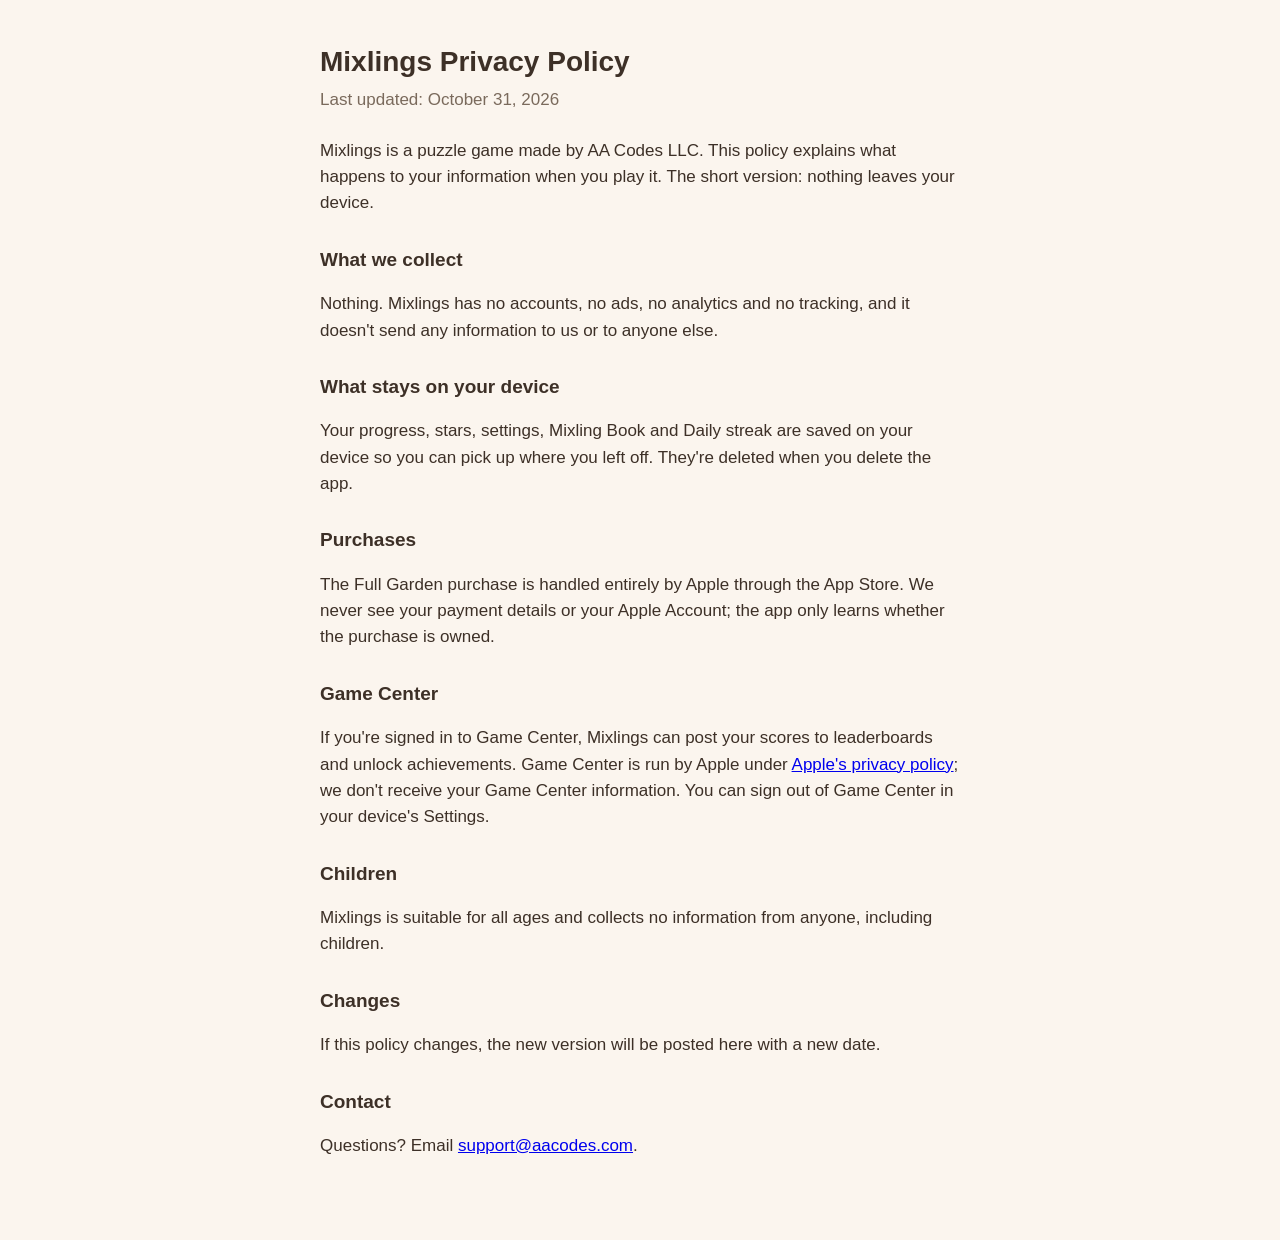
==== privacy.html @ eddee23f "Mixlings support and privacy pages Co-Authored-By: Claude Opus 5.5 <noreply@anthropic.com>" ====
<!doctype html>
<html lang="en">
<head>
<meta charset="utf-8">
<meta name="viewport" content="width=device-width, initial-scale=1">
<title>Mixlings Privacy Policy</title>
<style>
  body { margin: 0; background: #fbf5ee; color: #3d3027; font: 17px/1.55 -apple-system, BlinkMacSystemFont, "Segoe UI", sans-serif; }
  main { max-width: 640px; margin: 0 auto; padding: 40px 16px 64px; }
  h1 { font-size: 28px; margin: 0 0 4px; }
  h2 { font-size: 19px; margin: 28px 0 6px; }
  .date { color: #7a6a5c; margin: 0 0 24px; }
</style>
</head>
<body>
<main>
  <h1>Mixlings Privacy Policy</h1>
  <p class="date">Last updated: October 31, 2026</p>

  <p>Mixlings is a puzzle game made by AA Codes LLC. This policy explains what happens to your information when you play it. The short version: nothing leaves your device.</p>

  <h2>What we collect</h2>
  <p>Nothing. Mixlings has no accounts, no ads, no analytics and no tracking, and it doesn't send any information to us or to anyone else.</p>

  <h2>What stays on your device</h2>
  <p>Your progress, stars, settings, Mixling Book and Daily streak are saved on your device so you can pick up where you left off. They're deleted when you delete the app.</p>

  <h2>Purchases</h2>
  <p>The Full Garden purchase is handled entirely by Apple through the App Store. We never see your payment details or your Apple Account; the app only learns whether the purchase is owned.</p>

  <h2>Game Center</h2>
  <p>If you're signed in to Game Center, Mixlings can post your scores to leaderboards and unlock achievements. Game Center is run by Apple under <a href="https://www.apple.com/legal/privacy/">Apple's privacy policy</a>; we don't receive your Game Center information. You can sign out of Game Center in your device's Settings.</p>

  <h2>Children</h2>
  <p>Mixlings is suitable for all ages and collects no information from anyone, including children.</p>

  <h2>Changes</h2>
  <p>If this policy changes, the new version will be posted here with a new date.</p>

  <h2>Contact</h2>
  <p>Questions? Email <a href="mailto:support@aacodes.com">support@aacodes.com</a>.</p>
</main>
</body>
</html>
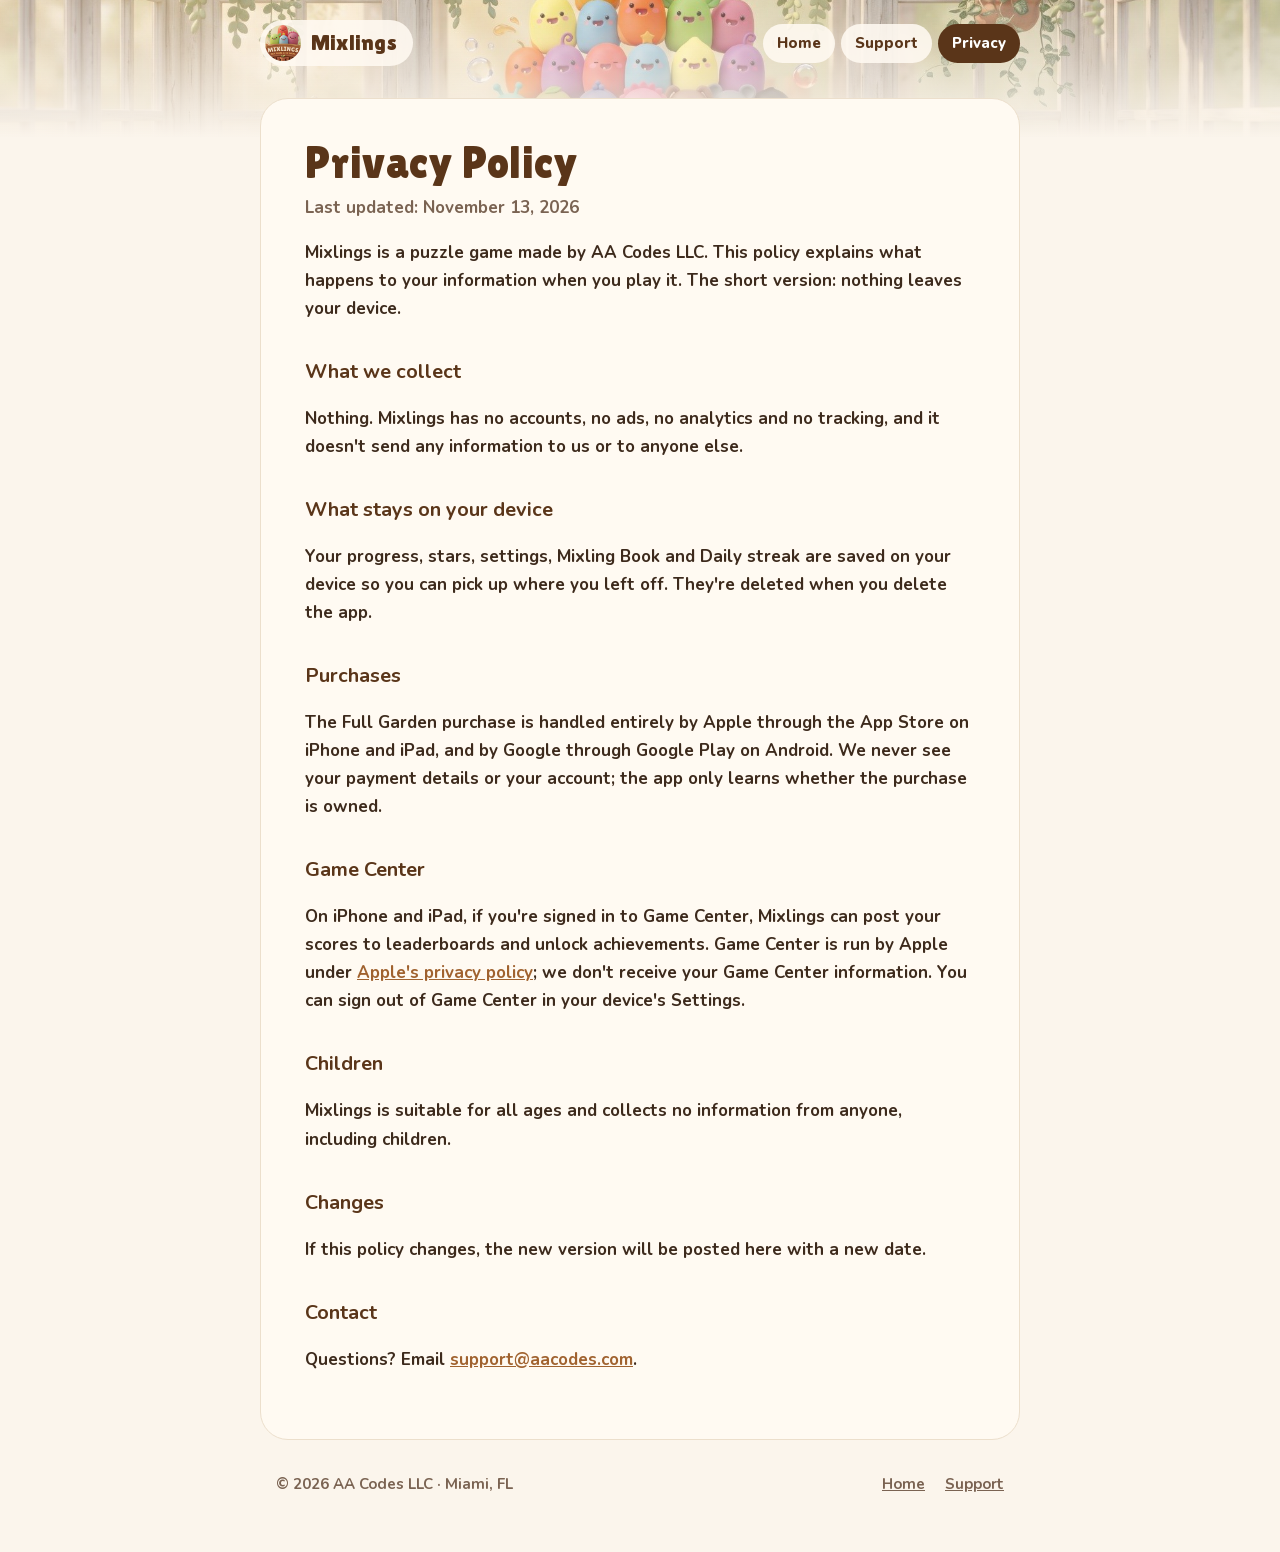
==== commit 390eda9a: "A real home page for Mixlings; Support and Privacy in the same style, now covering Google Play Co-Au" ====
--- a/privacy.html
+++ b/privacy.html
@@ -4,18 +4,19 @@
 <meta charset="utf-8">
 <meta name="viewport" content="width=device-width, initial-scale=1">
 <title>Mixlings Privacy Policy</title>
-<style>
-  body { margin: 0; background: #fbf5ee; color: #3d3027; font: 17px/1.55 -apple-system, BlinkMacSystemFont, "Segoe UI", sans-serif; }
-  main { max-width: 640px; margin: 0 auto; padding: 40px 16px 64px; }
-  h1 { font-size: 28px; margin: 0 0 4px; }
-  h2 { font-size: 19px; margin: 28px 0 6px; }
-  .date { color: #7a6a5c; margin: 0 0 24px; }
-</style>
+<link rel="stylesheet" href="fonts/fonts.css">
+<link rel="stylesheet" href="page.css">
 </head>
 <body>
+<header class="top">
+  <div class="row">
+    <a class="brand disp" href="./"><img src="img/icon.jpg" alt="">Mixlings</a>
+    <nav><a href="./">Home</a><a href="support.html">Support</a><a href="privacy.html" aria-current="page">Privacy</a></nav>
+  </div>
+</header>
 <main>
-  <h1>Mixlings Privacy Policy</h1>
-  <p class="date">Last updated: October 31, 2026</p>
+  <h1 class="disp">Privacy Policy</h1>
+  <p class="sub">Last updated: November 13, 2026</p>
 
   <p>Mixlings is a puzzle game made by AA Codes LLC. This policy explains what happens to your information when you play it. The short version: nothing leaves your device.</p>
 
@@ -26,10 +27,10 @@
   <p>Your progress, stars, settings, Mixling Book and Daily streak are saved on your device so you can pick up where you left off. They're deleted when you delete the app.</p>
 
   <h2>Purchases</h2>
-  <p>The Full Garden purchase is handled entirely by Apple through the App Store. We never see your payment details or your Apple Account; the app only learns whether the purchase is owned.</p>
+  <p>The Full Garden purchase is handled entirely by Apple through the App Store on iPhone and iPad, and by Google through Google Play on Android. We never see your payment details or your account; the app only learns whether the purchase is owned.</p>
 
   <h2>Game Center</h2>
-  <p>If you're signed in to Game Center, Mixlings can post your scores to leaderboards and unlock achievements. Game Center is run by Apple under <a href="https://www.apple.com/legal/privacy/">Apple's privacy policy</a>; we don't receive your Game Center information. You can sign out of Game Center in your device's Settings.</p>
+  <p>On iPhone and iPad, if you're signed in to Game Center, Mixlings can post your scores to leaderboards and unlock achievements. Game Center is run by Apple under <a href="https://www.apple.com/legal/privacy/">Apple's privacy policy</a>; we don't receive your Game Center information. You can sign out of Game Center in your device's Settings.</p>
 
   <h2>Children</h2>
   <p>Mixlings is suitable for all ages and collects no information from anyone, including children.</p>
@@ -40,5 +41,9 @@
   <h2>Contact</h2>
   <p>Questions? Email <a href="mailto:support@aacodes.com">support@aacodes.com</a>.</p>
 </main>
+<footer>
+  <div>© 2026 AA Codes LLC · Miami, FL</div>
+  <nav><a href="./">Home</a><a href="support.html">Support</a></nav>
+</footer>
 </body>
 </html>
--- a/fonts/fonts.css
+++ b/fonts/fonts.css
@@ -0,0 +1,84 @@
+/* latin-ext */
+@font-face {
+  font-family: 'Fredoka';
+  font-style: normal;
+  font-weight: 500;
+  font-stretch: 100%;
+  font-display: swap;
+  src: url(./65adc3c1.woff2) format('woff2');
+  unicode-range: U+0100-02BA, U+02BD-02C5, U+02C7-02CC, U+02CE-02D7, U+02DD-02FF, U+0304, U+0308, U+0329, U+1D00-1DBF, U+1E00-1E9F, U+1EF2-1EFF, U+2020, U+20A0-20AB, U+20AD-20C0, U+2113, U+2C60-2C7F, U+A720-A7FF;
+}
+/* latin */
+@font-face {
+  font-family: 'Fredoka';
+  font-style: normal;
+  font-weight: 500;
+  font-stretch: 100%;
+  font-display: swap;
+  src: url(./0d4a35c0.woff2) format('woff2');
+  unicode-range: U+0000-00FF, U+0131, U+0152-0153, U+02BB-02BC, U+02C6, U+02DA, U+02DC, U+0304, U+0308, U+0329, U+2000-206F, U+20AC, U+2122, U+2191, U+2193, U+2212, U+2215, U+FEFF, U+FFFD;
+}
+/* latin-ext */
+@font-face {
+  font-family: 'Fredoka';
+  font-style: normal;
+  font-weight: 600;
+  font-stretch: 100%;
+  font-display: swap;
+  src: url(./65adc3c1.woff2) format('woff2');
+  unicode-range: U+0100-02BA, U+02BD-02C5, U+02C7-02CC, U+02CE-02D7, U+02DD-02FF, U+0304, U+0308, U+0329, U+1D00-1DBF, U+1E00-1E9F, U+1EF2-1EFF, U+2020, U+20A0-20AB, U+20AD-20C0, U+2113, U+2C60-2C7F, U+A720-A7FF;
+}
+/* latin */
+@font-face {
+  font-family: 'Fredoka';
+  font-style: normal;
+  font-weight: 600;
+  font-stretch: 100%;
+  font-display: swap;
+  src: url(./0d4a35c0.woff2) format('woff2');
+  unicode-range: U+0000-00FF, U+0131, U+0152-0153, U+02BB-02BC, U+02C6, U+02DA, U+02DC, U+0304, U+0308, U+0329, U+2000-206F, U+20AC, U+2122, U+2191, U+2193, U+2212, U+2215, U+FEFF, U+FFFD;
+}
+/* latin-ext */
+@font-face {
+  font-family: 'Nunito';
+  font-style: normal;
+  font-weight: 700;
+  font-display: swap;
+  src: url(./c1a89b29.woff2) format('woff2');
+  unicode-range: U+0100-02BA, U+02BD-02C5, U+02C7-02CC, U+02CE-02D7, U+02DD-02FF, U+0304, U+0308, U+0329, U+1D00-1DBF, U+1E00-1E9F, U+1EF2-1EFF, U+2020, U+20A0-20AB, U+20AD-20C0, U+2113, U+2C60-2C7F, U+A720-A7FF;
+}
+/* latin */
+@font-face {
+  font-family: 'Nunito';
+  font-style: normal;
+  font-weight: 700;
+  font-display: swap;
+  src: url(./00618df1.woff2) format('woff2');
+  unicode-range: U+0000-00FF, U+0131, U+0152-0153, U+02BB-02BC, U+02C6, U+02DA, U+02DC, U+0304, U+0308, U+0329, U+2000-206F, U+20AC, U+2122, U+2191, U+2193, U+2212, U+2215, U+FEFF, U+FFFD;
+}
+/* latin-ext */
+@font-face {
+  font-family: 'Nunito';
+  font-style: normal;
+  font-weight: 800;
+  font-display: swap;
+  src: url(./c1a89b29.woff2) format('woff2');
+  unicode-range: U+0100-02BA, U+02BD-02C5, U+02C7-02CC, U+02CE-02D7, U+02DD-02FF, U+0304, U+0308, U+0329, U+1D00-1DBF, U+1E00-1E9F, U+1EF2-1EFF, U+2020, U+20A0-20AB, U+20AD-20C0, U+2113, U+2C60-2C7F, U+A720-A7FF;
+}
+/* latin */
+@font-face {
+  font-family: 'Nunito';
+  font-style: normal;
+  font-weight: 800;
+  font-display: swap;
+  src: url(./00618df1.woff2) format('woff2');
+  unicode-range: U+0000-00FF, U+0131, U+0152-0153, U+02BB-02BC, U+02C6, U+02DA, U+02DC, U+0304, U+0308, U+0329, U+2000-206F, U+20AC, U+2122, U+2191, U+2193, U+2212, U+2215, U+FEFF, U+FFFD;
+}
+/* latin */
+@font-face {
+  font-family: 'Lilita One';
+  font-style: normal;
+  font-weight: 400;
+  font-display: swap;
+  src: url(./lilita.woff2) format('woff2');
+}
--- a/page.css
+++ b/page.css
@@ -0,0 +1,28 @@
+/* Support and Privacy: the home page's look (index.html) for a page of text. */
+:root { --cream: #fbf5ec; --paper: #fffaf2; --ink: #3d2a1c; --soft: #7a6352; --wood: #a0622f; --wood-dk: #5a3519; --line: #ecdfcc; }
+* { box-sizing: border-box; }
+body { margin: 0; background: var(--cream); color: var(--ink); font: 17px/1.65 'Nunito', -apple-system, BlinkMacSystemFont, 'Segoe UI', sans-serif; }
+a { color: var(--wood); }
+.disp { font-family: 'Lilita One', 'Fredoka', sans-serif; font-weight: 400; letter-spacing: 0.01em; }
+.top { background: linear-gradient(rgba(251,245,236,0.15), var(--cream)), url(img/hero.jpg) center 42% / cover; padding: 20px 16px 72px; }
+.top .row { max-width: 760px; margin: 0 auto; display: flex; justify-content: space-between; align-items: center; gap: 12px; }
+.brand { display: flex; align-items: center; gap: 10px; text-decoration: none; color: var(--wood-dk); font-size: 22px; background: rgba(255, 250, 242, 0.88); padding: 5px 16px 5px 5px; border-radius: 999px; }
+.brand img { width: 36px; height: 36px; border-radius: 50%; }
+.top nav { display: flex; gap: 6px; font-weight: 800; font-size: 15px; }
+.top nav a { color: var(--wood-dk); text-decoration: none; background: rgba(255, 250, 242, 0.88); padding: 7px 14px; border-radius: 999px; }
+.top nav a[aria-current] { background: var(--wood-dk); color: #fff; }
+main { max-width: 760px; margin: -40px auto 0; padding: 40px 44px 48px; background: var(--paper); border: 1px solid var(--line); border-radius: 28px; position: relative; }
+h1 { font-size: clamp(32px, 5vw, 44px); line-height: 1.1; margin: 0 0 6px; color: var(--wood-dk); }
+.sub { color: var(--soft); margin: 0 0 8px; }
+h2 { font-size: 20px; margin: 32px 0 6px; color: var(--wood-dk); }
+.card { display: flex; gap: 18px; align-items: center; background: #3a2a1f; color: #f8eedf; border-radius: 20px; padding: 18px 22px; margin: 24px 0 8px; }
+.card img { height: 64px; width: auto; flex: none; }
+.card a { color: #f7c95a; font-weight: 800; }
+footer { max-width: 760px; margin: 0 auto; padding: 32px 16px 56px; color: var(--soft); font-size: 15px; display: flex; justify-content: space-between; gap: 16px; flex-wrap: wrap; }
+footer nav { display: flex; gap: 20px; }
+footer a { color: var(--soft); }
+@media (max-width: 600px) {
+  .top { padding-bottom: 56px; }
+  .top nav a:not([aria-current]) { display: none; }
+  main { margin: -32px 12px 0; padding: 28px 20px 32px; border-radius: 22px; }
+}
